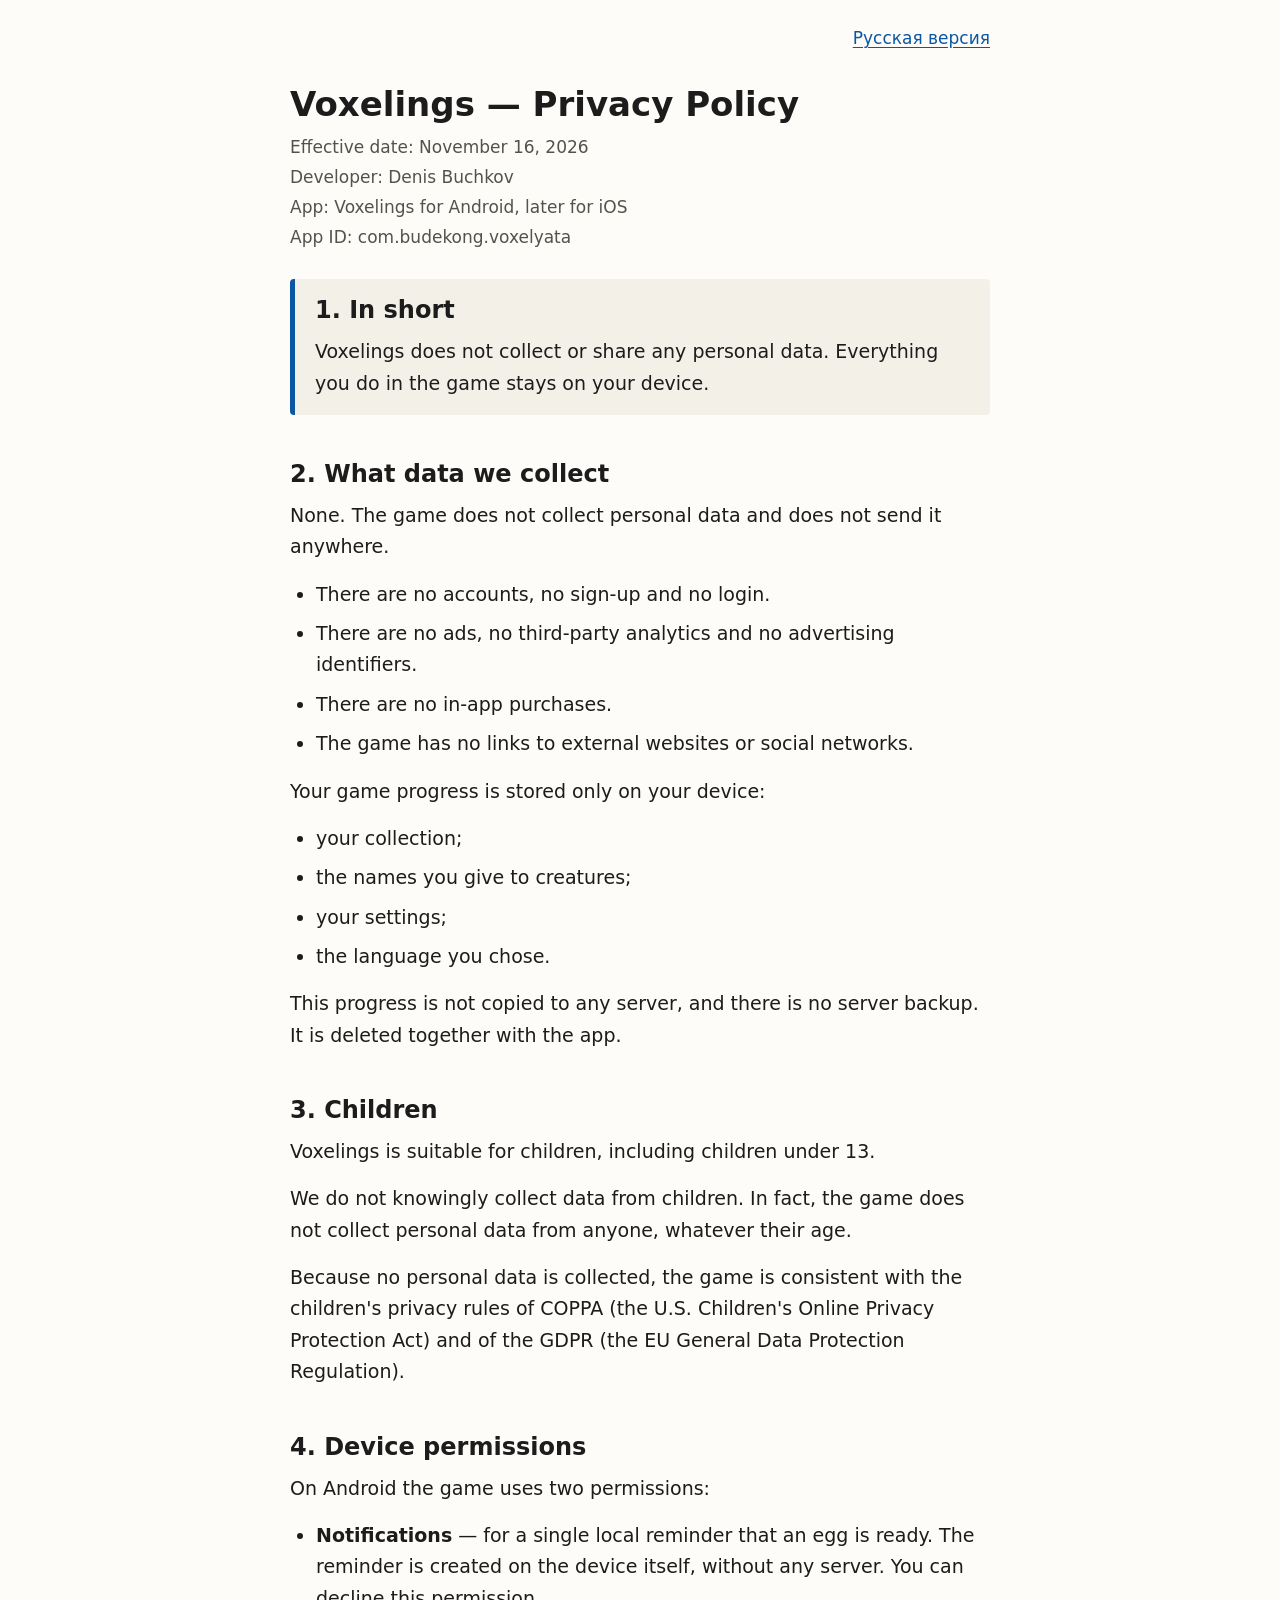
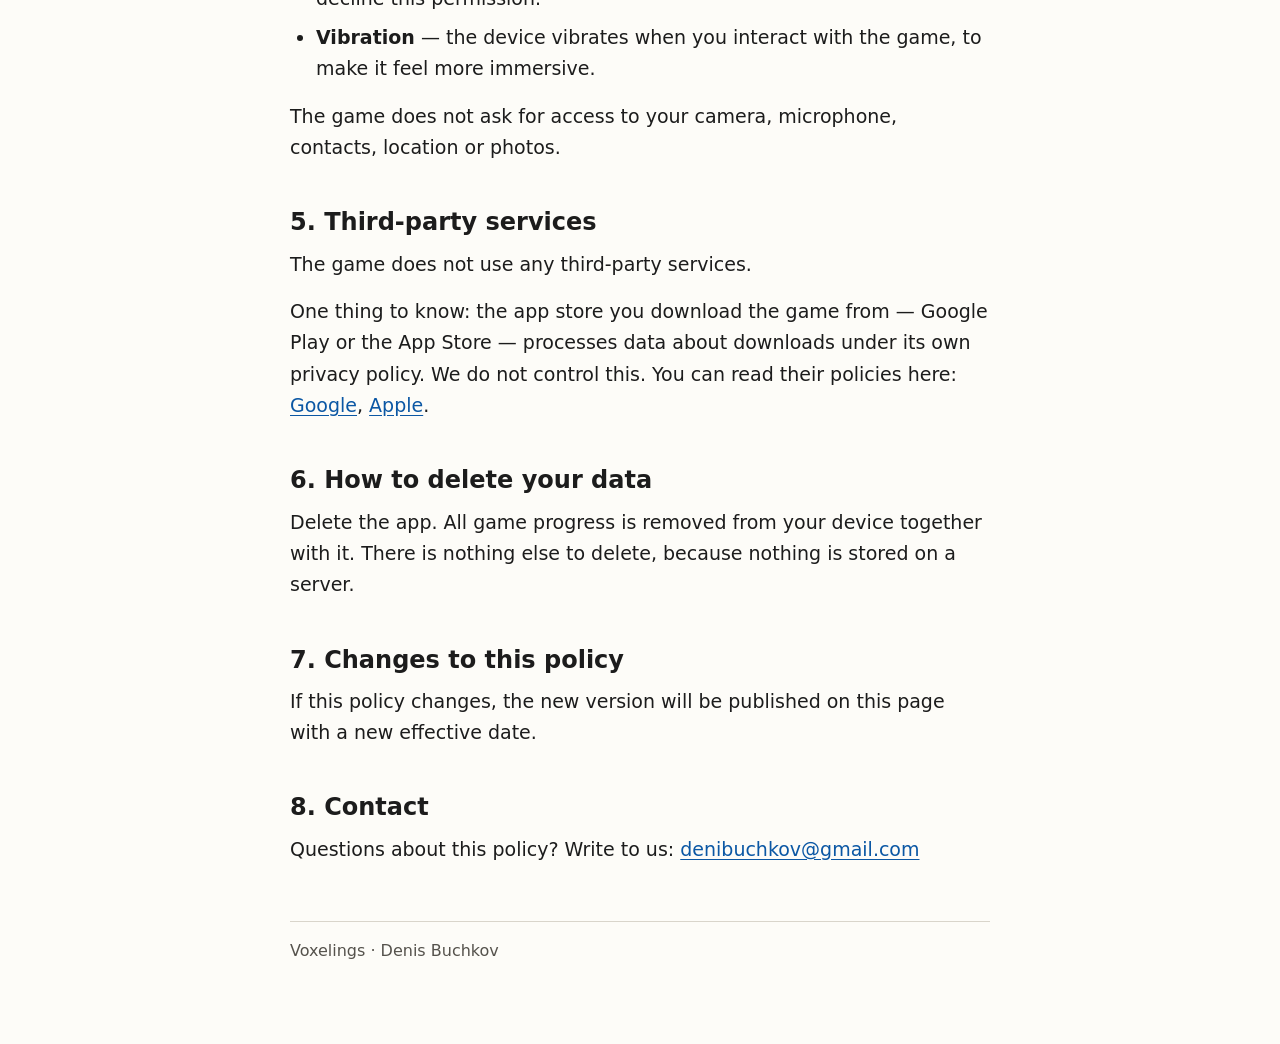
==== index.html @ cc790b65 "Add privacy policy pages" ====
<!DOCTYPE html>
<html lang="en">
<head>
  <meta charset="utf-8">
  <meta name="viewport" content="width=device-width, initial-scale=1">
  <title>Voxelings — Privacy Policy</title>
  <meta name="description" content="Privacy policy of the mobile game Voxelings. The game does not collect or share personal data.">
  <link rel="alternate" hreflang="en" href="./">
  <link rel="alternate" hreflang="ru" href="ru/">
  <link rel="stylesheet" href="style.css">
</head>
<body>
<div class="page">

  <p class="lang"><a href="ru/" lang="ru" hreflang="ru">Русская версия</a></p>

  <header>
    <h1>Voxelings — Privacy Policy</h1>
    <ul class="meta">
      <li>Effective date: November 16, 2026</li>
      <li>Developer: Denis Buchkov</li>
      <li>App: Voxelings for Android, later for iOS</li>
      <li>App ID: com.budekong.voxelyata</li>
    </ul>
  </header>

  <main>
    <section class="short">
      <h2 style="margin-top:0">1. In short</h2>
      <p>Voxelings does not collect or share any personal data. Everything you do in the game stays on your device.</p>
    </section>

    <section>
      <h2>2. What data we collect</h2>
      <p>None. The game does not collect personal data and does not send it anywhere.</p>
      <ul>
        <li>There are no accounts, no sign-up and no login.</li>
        <li>There are no ads, no third-party analytics and no advertising identifiers.</li>
        <li>There are no in-app purchases.</li>
        <li>The game has no links to external websites or social networks.</li>
      </ul>
      <p>Your game progress is stored only on your device:</p>
      <ul>
        <li>your collection;</li>
        <li>the names you give to creatures;</li>
        <li>your settings;</li>
        <li>the language you chose.</li>
      </ul>
      <p>This progress is not copied to any server, and there is no server backup. It is deleted together with the app.</p>
    </section>

    <section>
      <h2>3. Children</h2>
      <p>Voxelings is suitable for children, including children under 13.</p>
      <p>We do not knowingly collect data from children. In fact, the game does not collect personal data from anyone, whatever their age.</p>
      <p>Because no personal data is collected, the game is consistent with the children's privacy rules of COPPA (the U.S. Children's Online Privacy Protection Act) and of the GDPR (the EU General Data Protection Regulation).</p>
    </section>

    <section>
      <h2>4. Device permissions</h2>
      <p>On Android the game uses two permissions:</p>
      <ul>
        <li><strong>Notifications</strong> — for a single local reminder that an egg is ready. The reminder is created on the device itself, without any server. You can decline this permission.</li>
        <li><strong>Vibration</strong> — the device vibrates when you interact with the game, to make it feel more immersive.</li>
      </ul>
      <p>The game does not ask for access to your camera, microphone, contacts, location or photos.</p>    </section>

    <section>
      <h2>5. Third-party services</h2>
      <p>The game does not use any third-party services.</p>
      <p>One thing to know: the app store you download the game from — Google Play or the App Store — processes data about downloads under its own privacy policy. We do not control this. You can read their policies here: <a href="https://policies.google.com/privacy" rel="noopener noreferrer">Google</a>, <a href="https://www.apple.com/legal/privacy/" rel="noopener noreferrer">Apple</a>.</p>
    </section>

    <section>
      <h2>6. How to delete your data</h2>
      <p>Delete the app. All game progress is removed from your device together with it. There is nothing else to delete, because nothing is stored on a server.</p>
    </section>

    <section>
      <h2>7. Changes to this policy</h2>
      <p>If this policy changes, the new version will be published on this page with a new effective date.</p>
    </section>

    <section>
      <h2>8. Contact</h2>
      <p>Questions about this policy? Write to us: <a href="mailto:denibuchkov@gmail.com">denibuchkov@gmail.com</a></p>
    </section>
  </main>

  <footer>
    <p>Voxelings · Denis Buchkov</p>
  </footer>

</div>
</body>
</html>
---- style.css ----
:root {
  --bg: #fdfcf8;
  --text: #1c1c1c;
  --muted: #55524c;
  --link: #0b57a4;
  --line: #d9d5cb;
  --card: #f3f0e7;
}

@media (prefers-color-scheme: dark) {
  :root {
    --bg: #17181a;
    --text: #ebe9e4;
    --muted: #b4b0a8;
    --link: #8fbcff;
    --line: #3a3c40;
    --card: #222427;
  }
}

* {
  box-sizing: border-box;
}

html {
  -webkit-text-size-adjust: 100%;
  text-size-adjust: 100%;
}

body {
  margin: 0;
  padding: 24px 20px 64px;
  background: var(--bg);
  color: var(--text);
  font-family: system-ui, -apple-system, "Segoe UI", Roboto, "Helvetica Neue", Arial, sans-serif;
  font-size: 19px;
  line-height: 1.65;
}

.page {
  max-width: 700px;
  margin: 0 auto;
}

.lang {
  margin: 0 0 32px;
  text-align: right;
  font-size: 17px;
}

a {
  color: var(--link);
  text-decoration: underline;
  text-underline-offset: 3px;
}

a:focus-visible {
  outline: 3px solid var(--link);
  outline-offset: 3px;
  border-radius: 2px;
}

h1 {
  margin: 0 0 8px;
  font-size: 34px;
  line-height: 1.2;
  overflow-wrap: break-word;
}

h2 {
  margin: 44px 0 10px;
  font-size: 24px;
  line-height: 1.3;
}

p,
ul {
  margin: 0 0 16px;
}

ul {
  padding-left: 26px;
}

li {
  margin-bottom: 8px;
}

.meta {
  margin: 0 0 28px;
  padding: 0;
  list-style: none;
  color: var(--muted);
  font-size: 17px;
}

.meta li {
  margin-bottom: 2px;
  overflow-wrap: anywhere;
}

.short {
  padding: 16px 20px;
  background: var(--card);
  border-left: 5px solid var(--link);
  border-radius: 4px;
}

.short p:last-child {
  margin-bottom: 0;
}

footer {
  margin-top: 56px;
  padding-top: 16px;
  border-top: 1px solid var(--line);
  color: var(--muted);
  font-size: 16px;
}

/* Незаполненные места. После заполнения таких элементов на страницах остаться не должно. */
mark.todo {
  padding: 1px 5px;
  background: #ffdd55;
  color: #000;
  font-weight: 700;
  border-radius: 3px;
}

@media (max-width: 480px) {
  body {
    padding: 16px 16px 48px;
    font-size: 18px;
  }

  h1 {
    font-size: 28px;
  }

  h2 {
    font-size: 22px;
  }
}
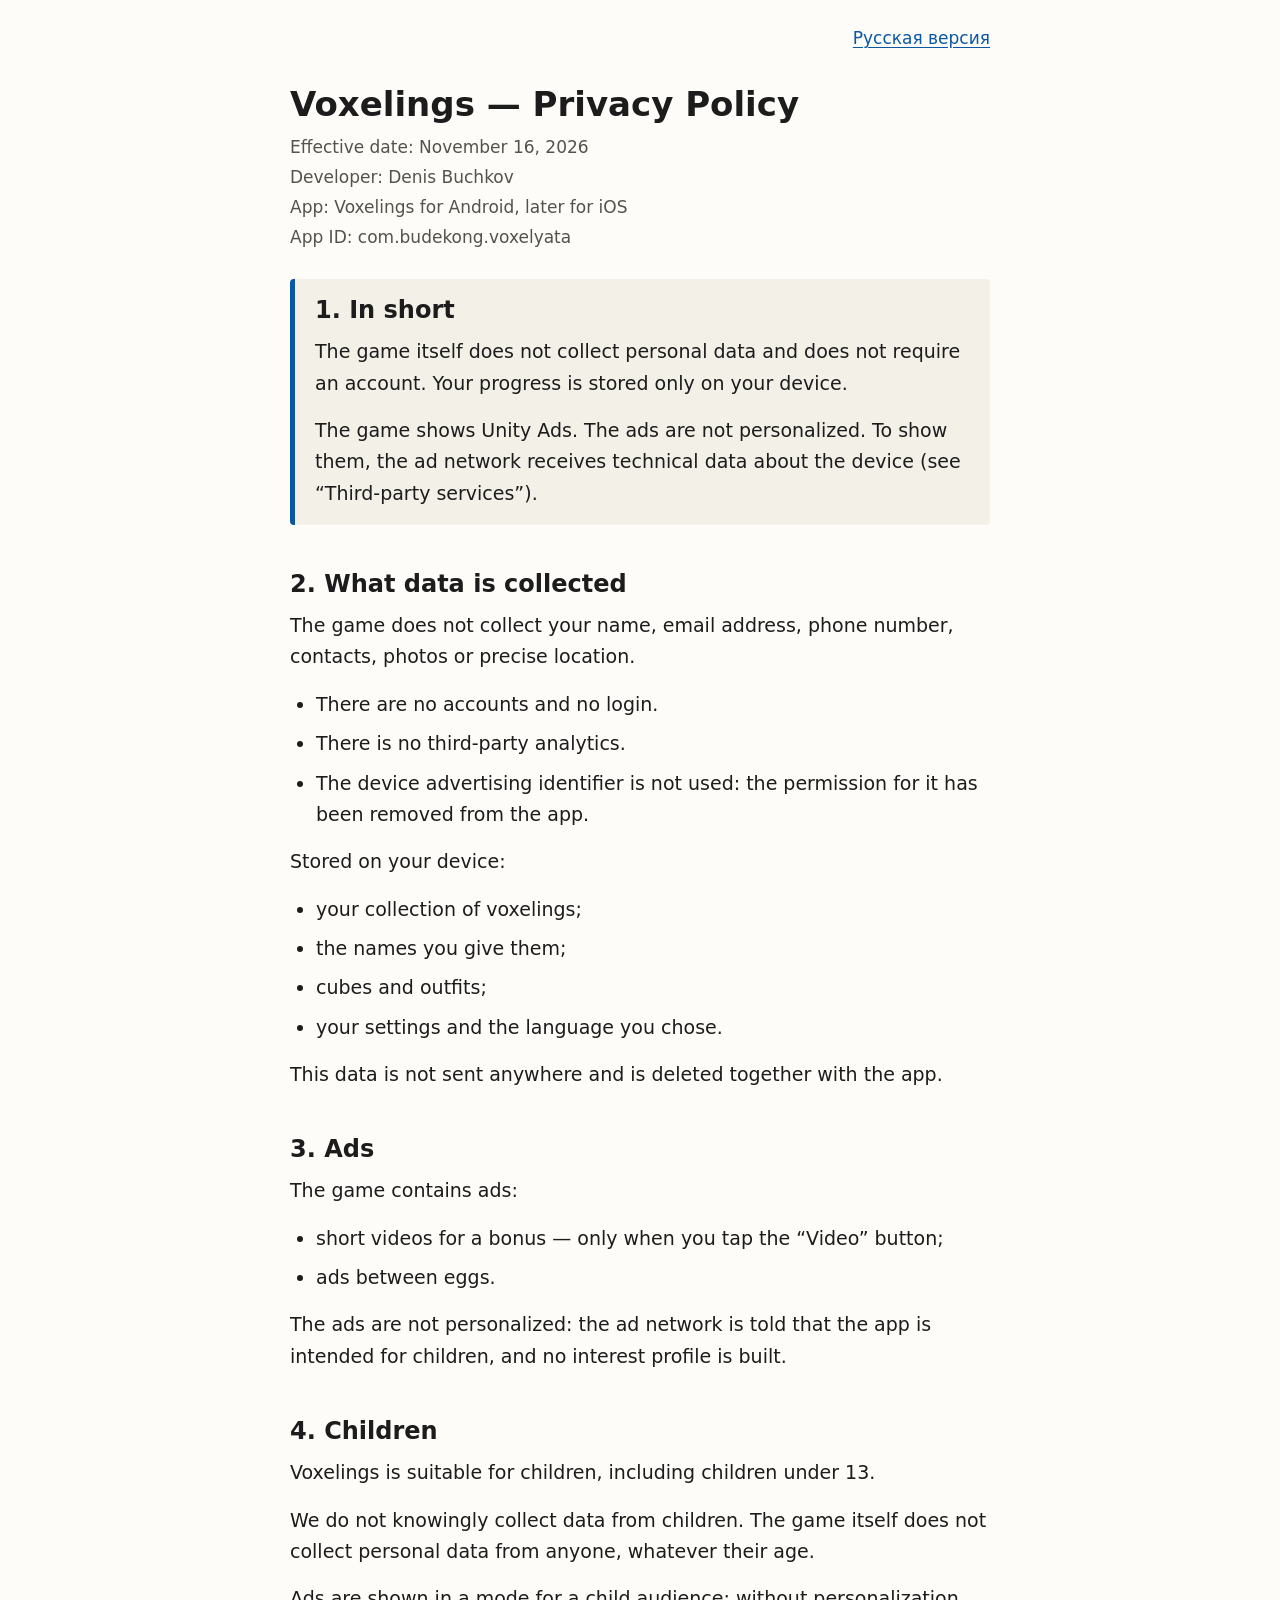
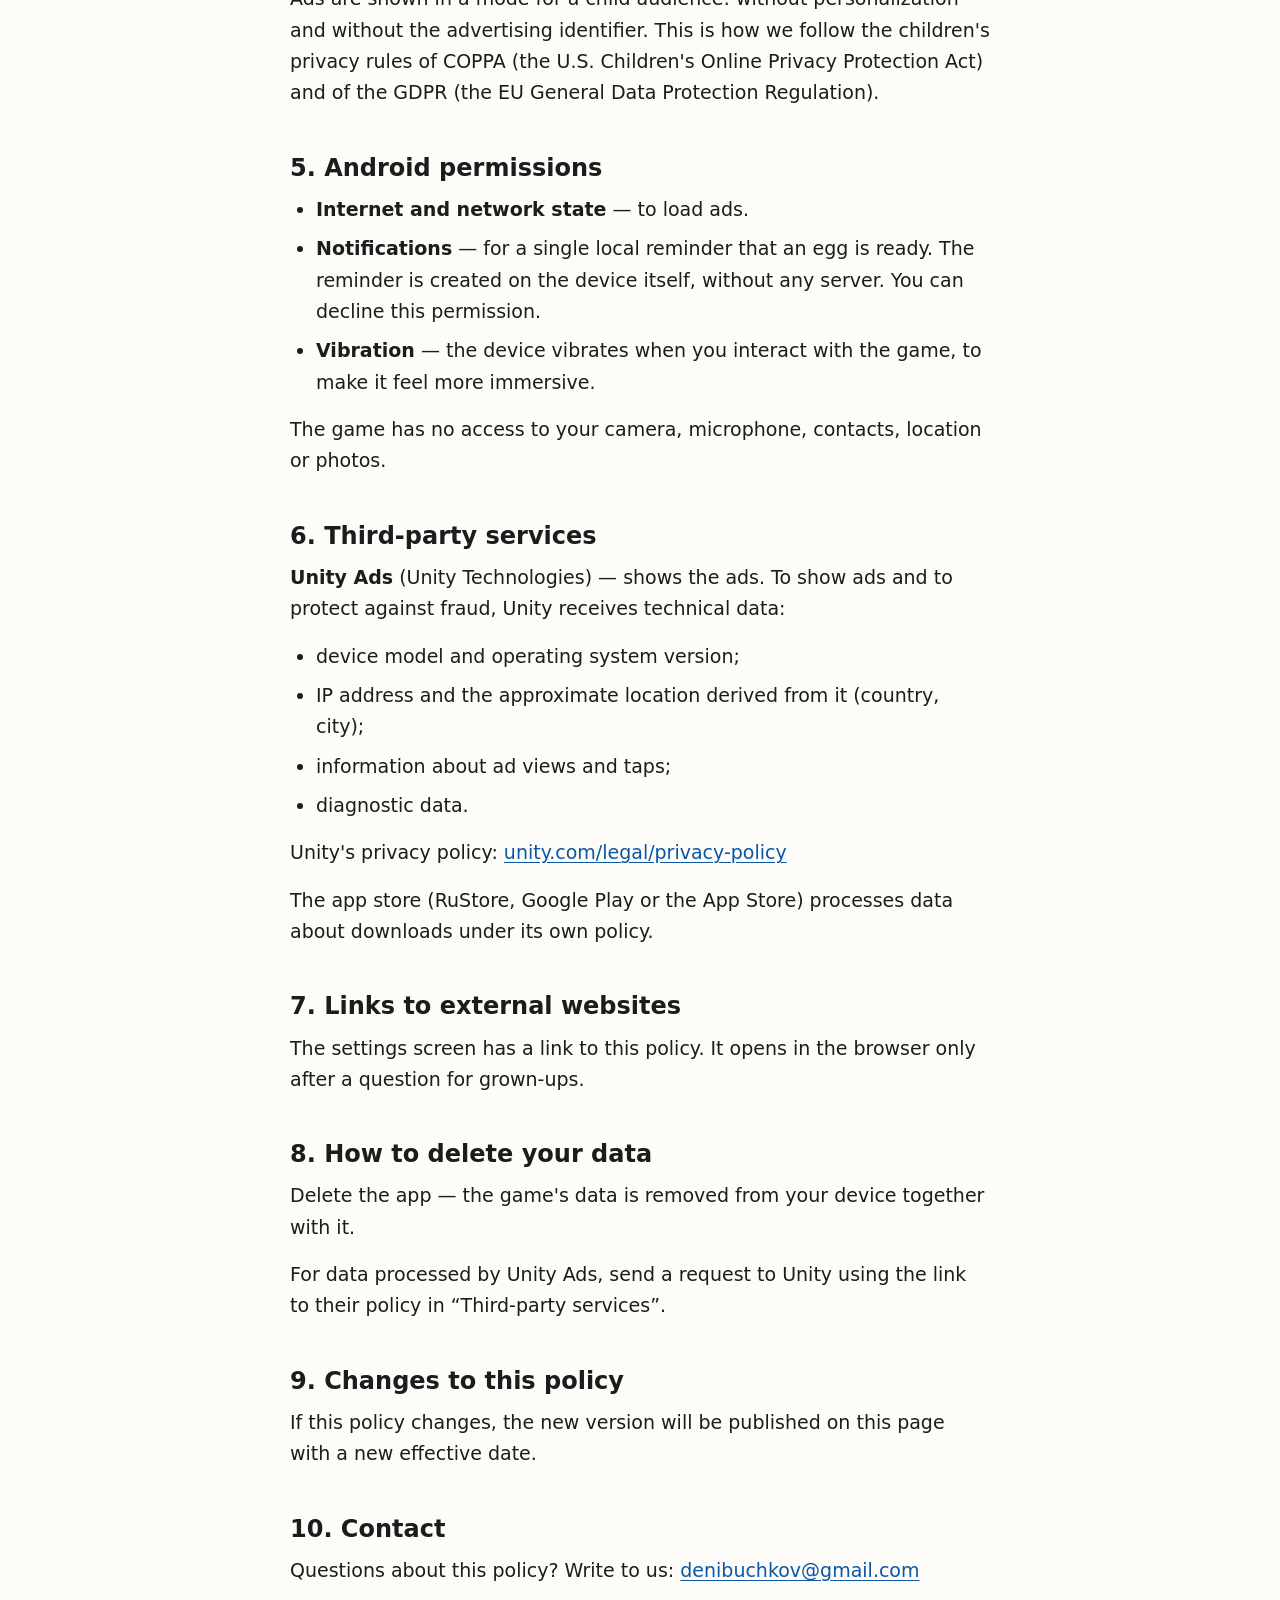
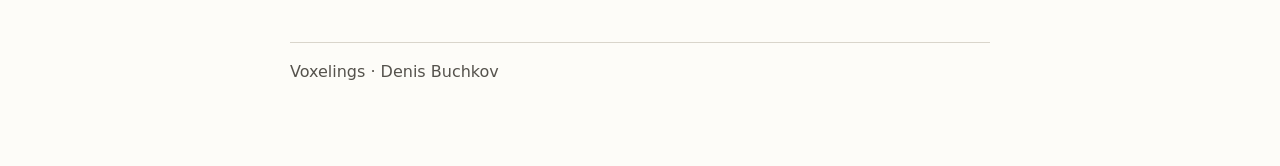
==== commit 30adbe7c: "Update policy for RuStore: Unity Ads" ====
--- a/index.html
+++ b/index.html
@@ -4,7 +4,7 @@
   <meta charset="utf-8">
   <meta name="viewport" content="width=device-width, initial-scale=1">
   <title>Voxelings — Privacy Policy</title>
-  <meta name="description" content="Privacy policy of the mobile game Voxelings. The game does not collect or share personal data.">
+  <meta name="description" content="Privacy policy of the mobile game Voxelings. The game itself does not collect personal data; it shows non-personalized Unity Ads.">
   <link rel="alternate" hreflang="en" href="./">
   <link rel="alternate" hreflang="ru" href="ru/">
   <link rel="stylesheet" href="style.css">
@@ -27,62 +27,86 @@
   <main>
     <section class="short">
       <h2 style="margin-top:0">1. In short</h2>
-      <p>Voxelings does not collect or share any personal data. Everything you do in the game stays on your device.</p>
+      <p>The game itself does not collect personal data and does not require an account. Your progress is stored only on your device.</p>
+      <p>The game shows Unity Ads. The ads are not personalized. To show them, the ad network receives technical data about the device (see “Third-party services”).</p>
     </section>
 
     <section>
-      <h2>2. What data we collect</h2>
-      <p>None. The game does not collect personal data and does not send it anywhere.</p>
+      <h2>2. What data is collected</h2>
+      <p>The game does not collect your name, email address, phone number, contacts, photos or precise location.</p>
       <ul>
-        <li>There are no accounts, no sign-up and no login.</li>
-        <li>There are no ads, no third-party analytics and no advertising identifiers.</li>
-        <li>There are no in-app purchases.</li>
-        <li>The game has no links to external websites or social networks.</li>
+        <li>There are no accounts and no login.</li>
+        <li>There is no third-party analytics.</li>
+        <li>The device advertising identifier is not used: the permission for it has been removed from the app.</li>
       </ul>
-      <p>Your game progress is stored only on your device:</p>
+      <p>Stored on your device:</p>
       <ul>
-        <li>your collection;</li>
-        <li>the names you give to creatures;</li>
-        <li>your settings;</li>
-        <li>the language you chose.</li>
+        <li>your collection of voxelings;</li>
+        <li>the names you give them;</li>
+        <li>cubes and outfits;</li>
+        <li>your settings and the language you chose.</li>
       </ul>
-      <p>This progress is not copied to any server, and there is no server backup. It is deleted together with the app.</p>
+      <p>This data is not sent anywhere and is deleted together with the app.</p>
     </section>
 
     <section>
-      <h2>3. Children</h2>
-      <p>Voxelings is suitable for children, including children under 13.</p>
-      <p>We do not knowingly collect data from children. In fact, the game does not collect personal data from anyone, whatever their age.</p>
-      <p>Because no personal data is collected, the game is consistent with the children's privacy rules of COPPA (the U.S. Children's Online Privacy Protection Act) and of the GDPR (the EU General Data Protection Regulation).</p>
+      <h2>3. Ads</h2>
+      <p>The game contains ads:</p>
+      <ul>
+        <li>short videos for a bonus — only when you tap the “Video” button;</li>
+        <li>ads between eggs.</li>
+      </ul>
+      <p>The ads are not personalized: the ad network is told that the app is intended for children, and no interest profile is built.</p>
     </section>
 
     <section>
-      <h2>4. Device permissions</h2>
-      <p>On Android the game uses two permissions:</p>
+      <h2>4. Children</h2>
+      <p>Voxelings is suitable for children, including children under 13.</p>
+      <p>We do not knowingly collect data from children. The game itself does not collect personal data from anyone, whatever their age.</p>
+      <p>Ads are shown in a mode for a child audience: without personalization and without the advertising identifier. This is how we follow the children's privacy rules of COPPA (the U.S. Children's Online Privacy Protection Act) and of the GDPR (the EU General Data Protection Regulation).</p>
+    </section>
+
+    <section>
+      <h2>5. Android permissions</h2>
       <ul>
+        <li><strong>Internet and network state</strong> — to load ads.</li>
         <li><strong>Notifications</strong> — for a single local reminder that an egg is ready. The reminder is created on the device itself, without any server. You can decline this permission.</li>
         <li><strong>Vibration</strong> — the device vibrates when you interact with the game, to make it feel more immersive.</li>
       </ul>
-      <p>The game does not ask for access to your camera, microphone, contacts, location or photos.</p>    </section>
-
-    <section>
-      <h2>5. Third-party services</h2>
-      <p>The game does not use any third-party services.</p>
-      <p>One thing to know: the app store you download the game from — Google Play or the App Store — processes data about downloads under its own privacy policy. We do not control this. You can read their policies here: <a href="https://policies.google.com/privacy" rel="noopener noreferrer">Google</a>, <a href="https://www.apple.com/legal/privacy/" rel="noopener noreferrer">Apple</a>.</p>
+      <p>The game has no access to your camera, microphone, contacts, location or photos.</p>
     </section>
 
     <section>
-      <h2>6. How to delete your data</h2>
-      <p>Delete the app. All game progress is removed from your device together with it. There is nothing else to delete, because nothing is stored on a server.</p>
+      <h2>6. Third-party services</h2>
+      <p><strong>Unity Ads</strong> (Unity Technologies) — shows the ads. To show ads and to protect against fraud, Unity receives technical data:</p>
+      <ul>
+        <li>device model and operating system version;</li>
+        <li>IP address and the approximate location derived from it (country, city);</li>
+        <li>information about ad views and taps;</li>
+        <li>diagnostic data.</li>
+      </ul>
+      <p>Unity's privacy policy: <a href="https://unity.com/legal/privacy-policy" rel="noopener noreferrer">unity.com/legal/privacy-policy</a></p>
+      <p>The app store (RuStore, Google Play or the App Store) processes data about downloads under its own policy.</p>
     </section>
 
     <section>
-      <h2>7. Changes to this policy</h2>
+      <h2>7. Links to external websites</h2>
+      <p>The settings screen has a link to this policy. It opens in the browser only after a question for grown-ups.</p>
+    </section>
+
+    <section>
+      <h2>8. How to delete your data</h2>
+      <p>Delete the app — the game's data is removed from your device together with it.</p>
+      <p>For data processed by Unity Ads, send a request to Unity using the link to their policy in “Third-party services”.</p>
+    </section>
+
+    <section>
+      <h2>9. Changes to this policy</h2>
       <p>If this policy changes, the new version will be published on this page with a new effective date.</p>
     </section>
 
     <section>
-      <h2>8. Contact</h2>
+      <h2>10. Contact</h2>
       <p>Questions about this policy? Write to us: <a href="mailto:denibuchkov@gmail.com">denibuchkov@gmail.com</a></p>
     </section>
   </main>
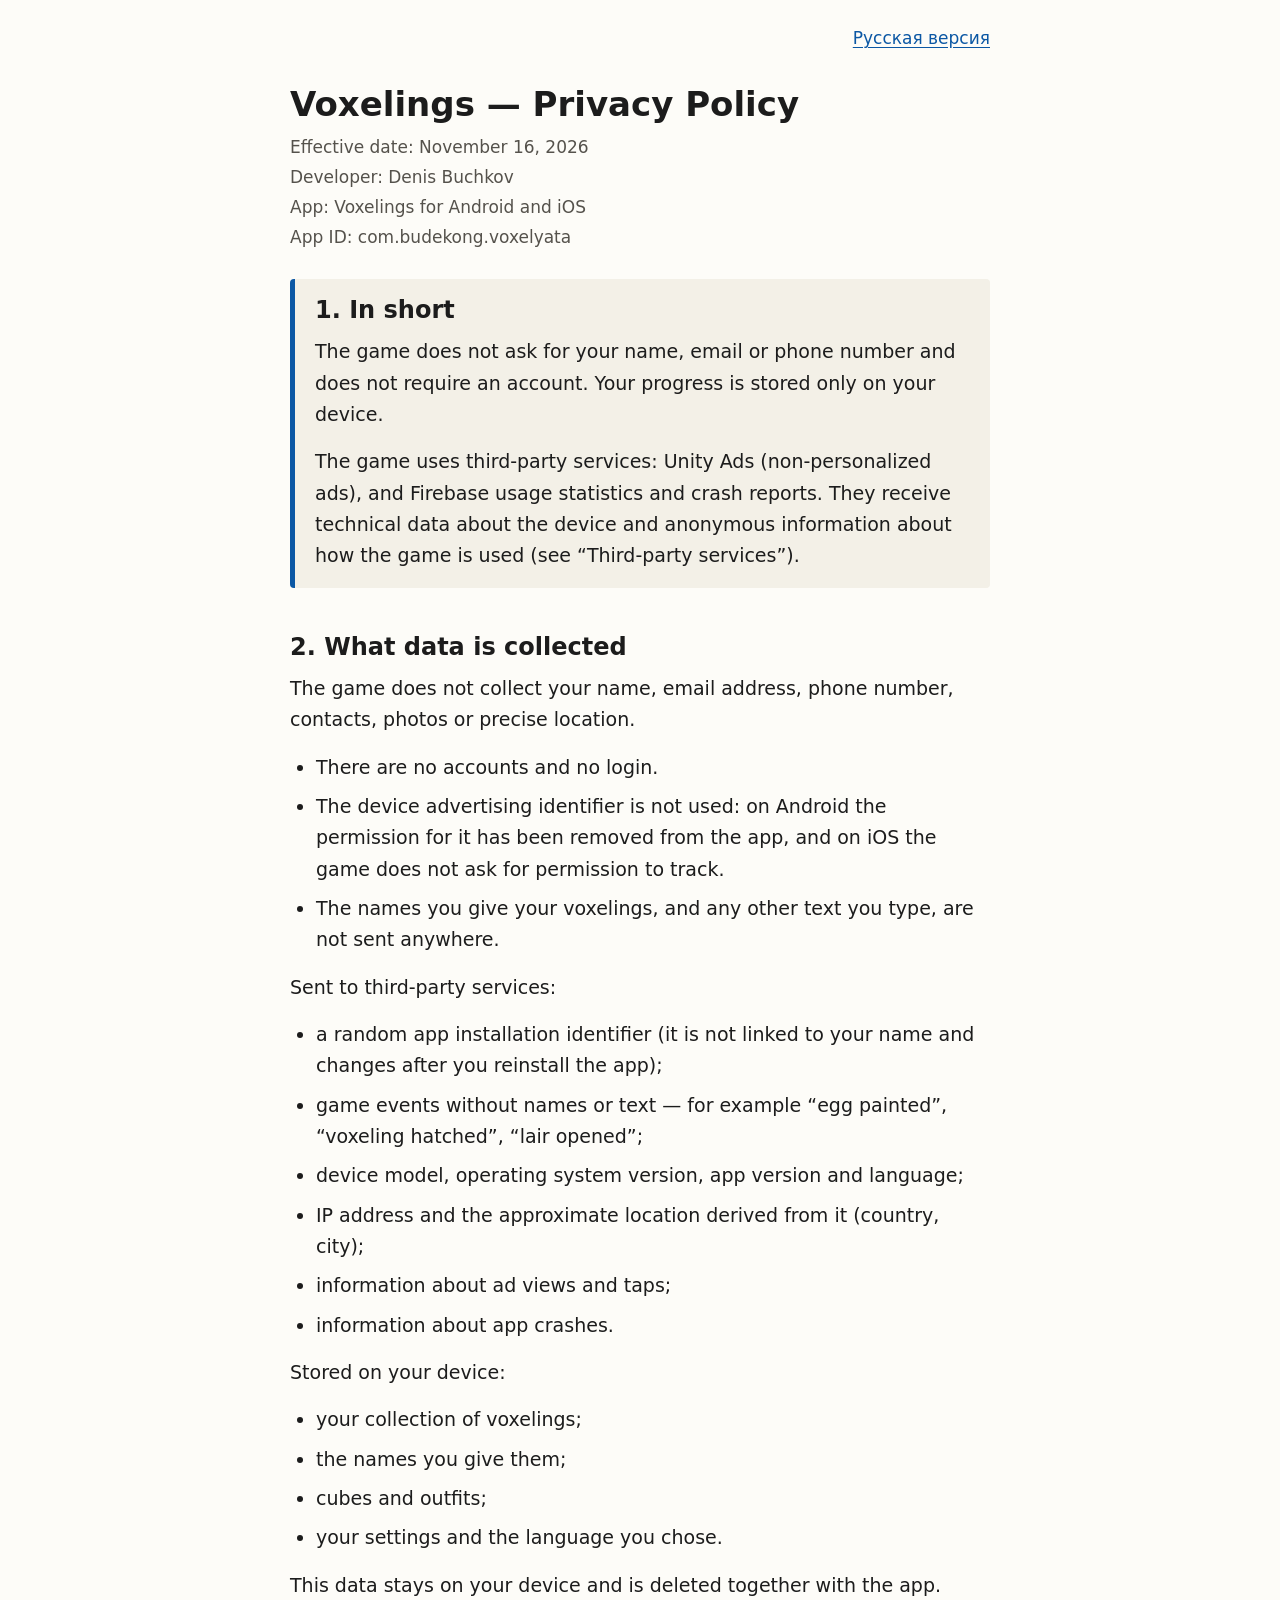
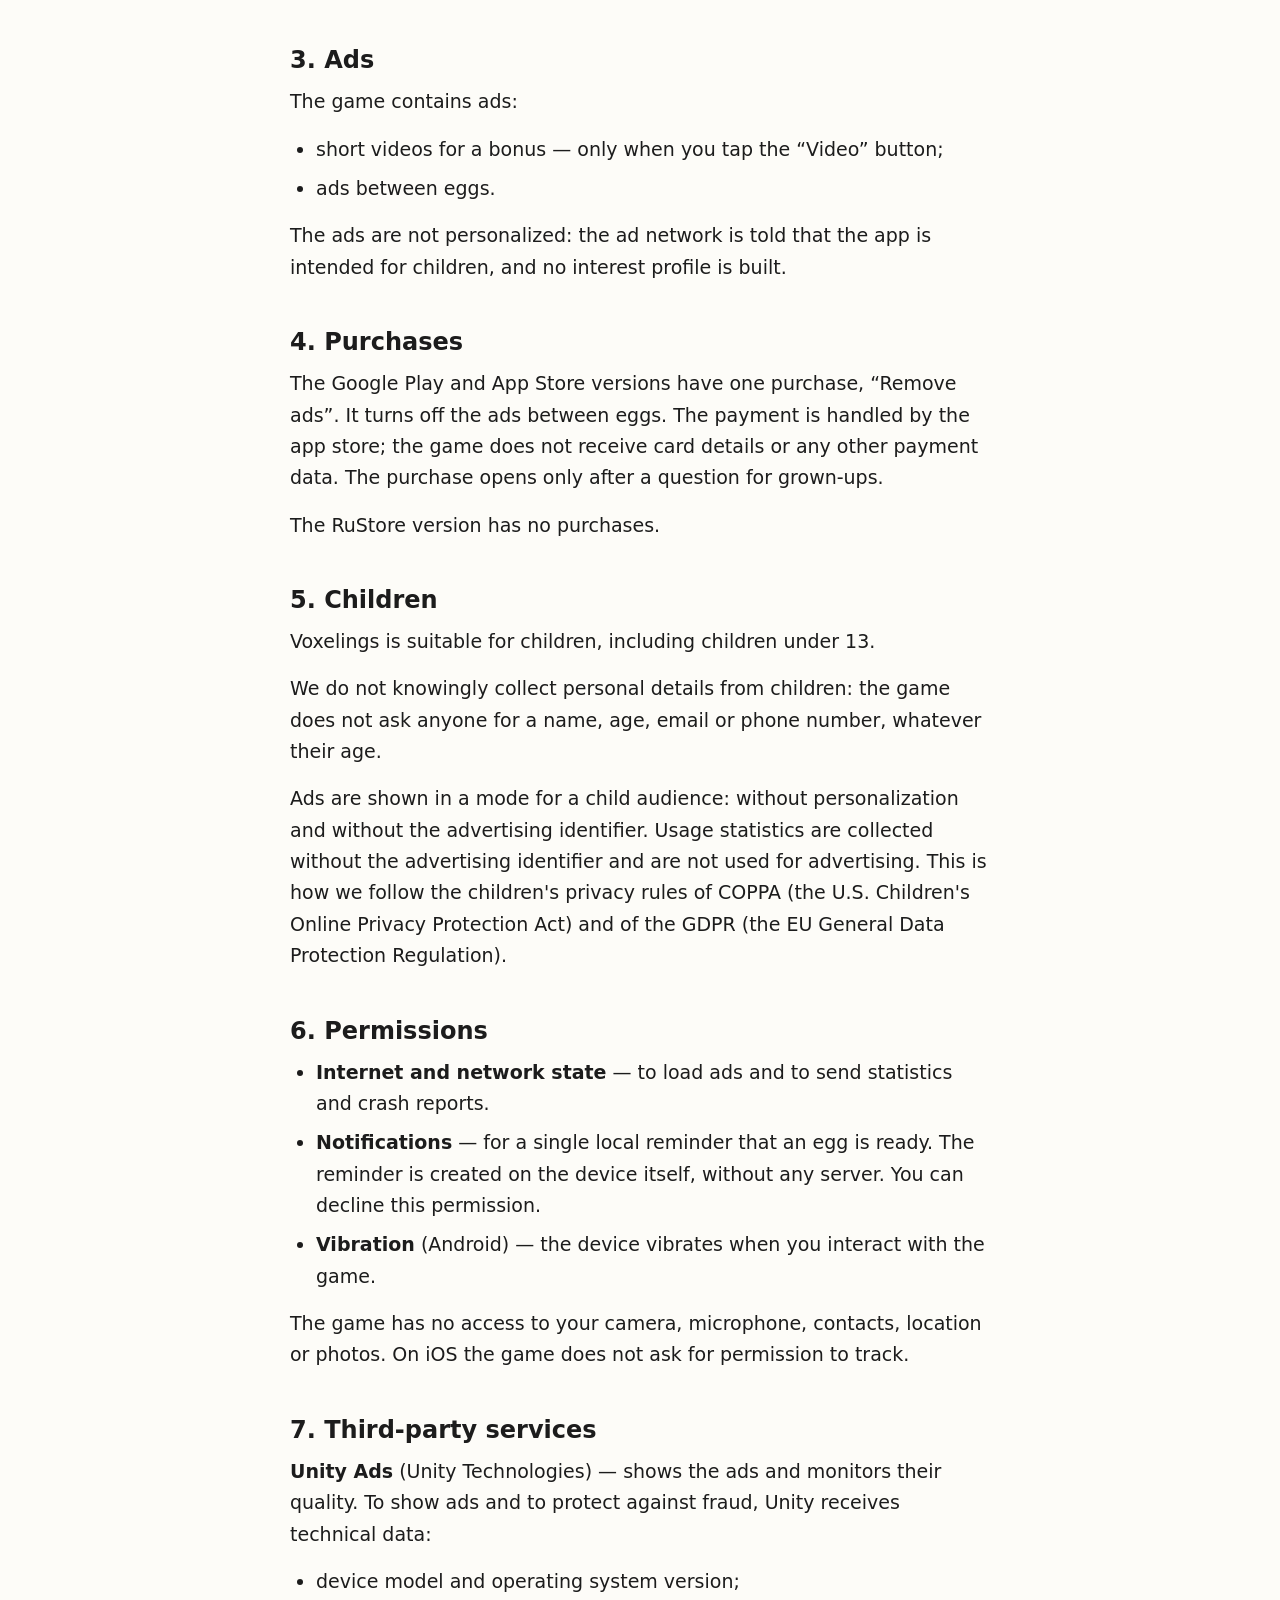
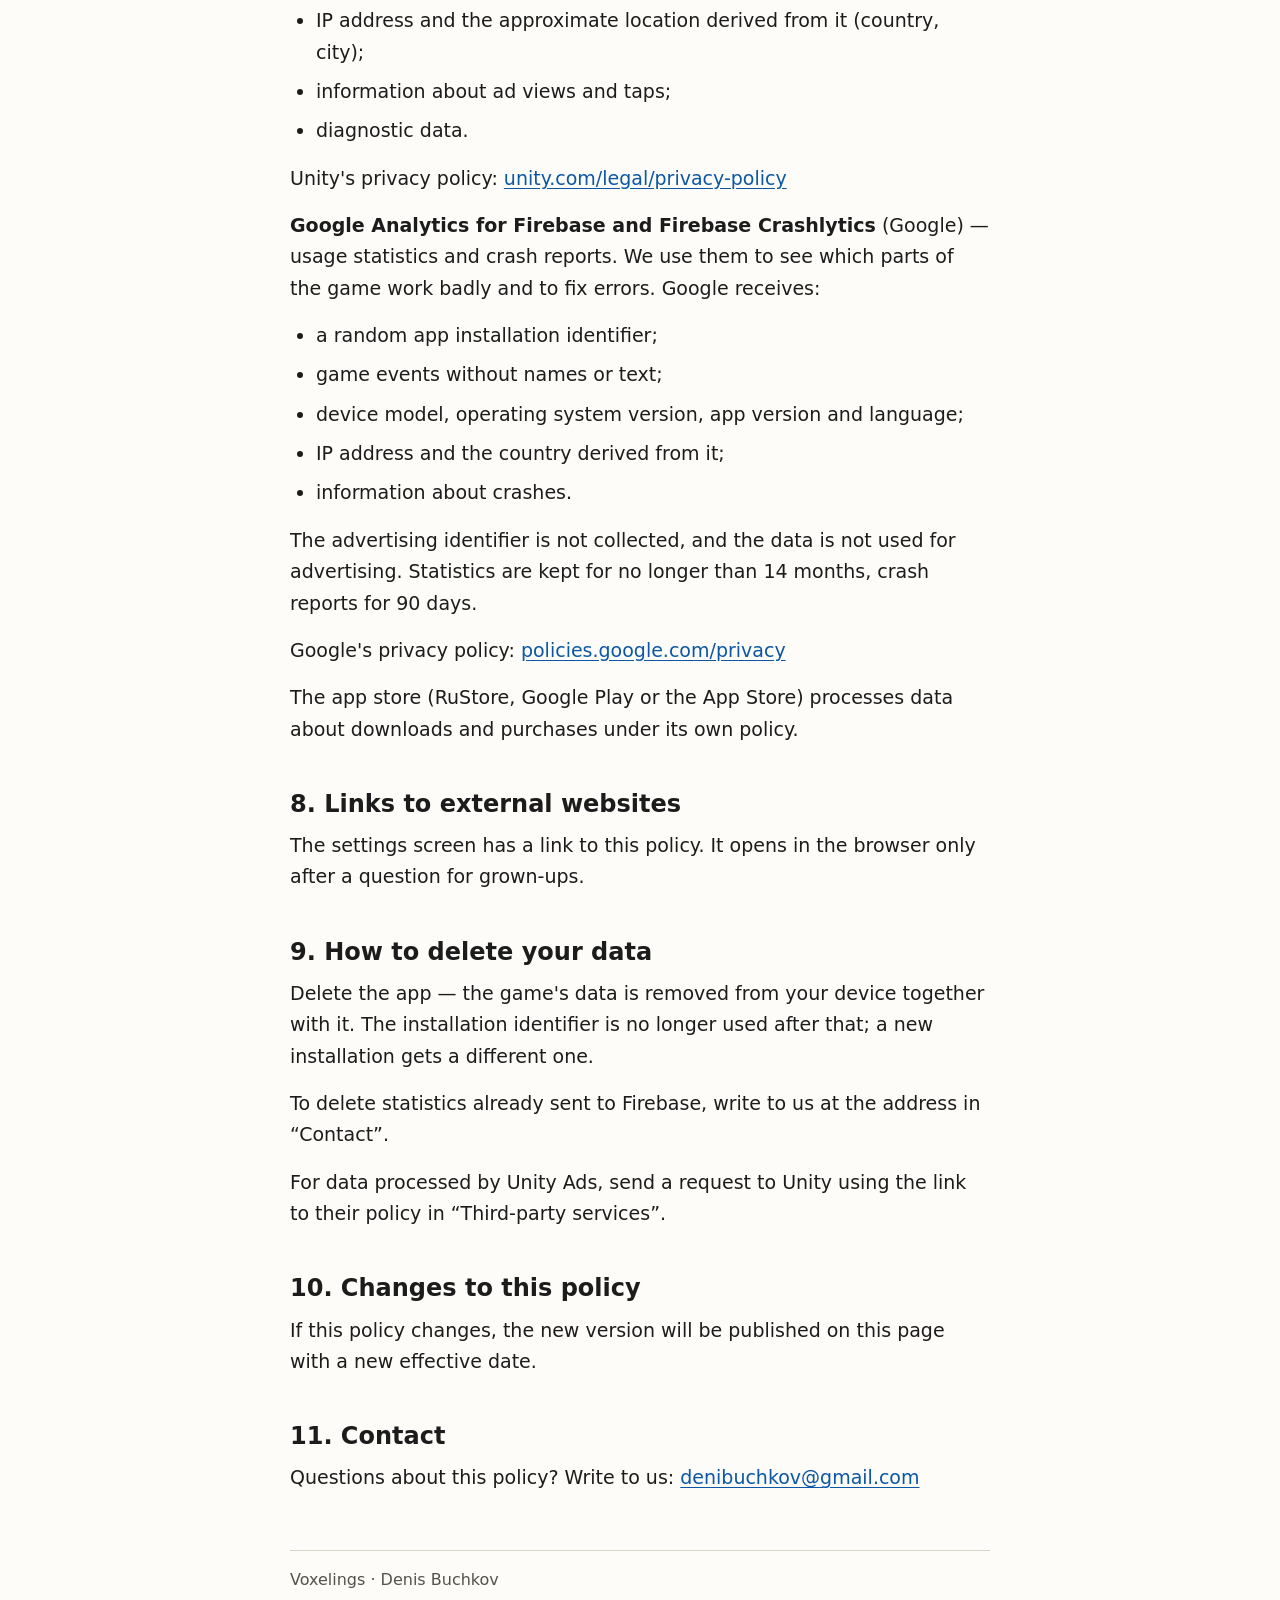
==== commit e9eba837: "Update policy: Firebase, purchases, iOS" ====
--- a/index.html
+++ b/index.html
@@ -4,7 +4,7 @@
   <meta charset="utf-8">
   <meta name="viewport" content="width=device-width, initial-scale=1">
   <title>Voxelings — Privacy Policy</title>
-  <meta name="description" content="Privacy policy of the mobile game Voxelings. The game itself does not collect personal data; it shows non-personalized Unity Ads.">
+  <meta name="description" content="Privacy policy of the mobile game Voxelings. The game asks for no personal details; it shows non-personalized Unity Ads and uses Firebase usage statistics and crash reports.">
   <link rel="alternate" hreflang="en" href="./">
   <link rel="alternate" hreflang="ru" href="ru/">
   <link rel="stylesheet" href="style.css">
@@ -19,7 +19,7 @@
     <ul class="meta">
       <li>Effective date: November 16, 2026</li>
       <li>Developer: Denis Buchkov</li>
-      <li>App: Voxelings for Android, later for iOS</li>
+      <li>App: Voxelings for Android and iOS</li>
       <li>App ID: com.budekong.voxelyata</li>
     </ul>
   </header>
@@ -27,8 +27,8 @@
   <main>
     <section class="short">
       <h2 style="margin-top:0">1. In short</h2>
-      <p>The game itself does not collect personal data and does not require an account. Your progress is stored only on your device.</p>
-      <p>The game shows Unity Ads. The ads are not personalized. To show them, the ad network receives technical data about the device (see “Third-party services”).</p>
+      <p>The game does not ask for your name, email or phone number and does not require an account. Your progress is stored only on your device.</p>
+      <p>The game uses third-party services: Unity Ads (non-personalized ads), and Firebase usage statistics and crash reports. They receive technical data about the device and anonymous information about how the game is used (see “Third-party services”).</p>
     </section>
 
     <section>
@@ -36,8 +36,17 @@
       <p>The game does not collect your name, email address, phone number, contacts, photos or precise location.</p>
       <ul>
         <li>There are no accounts and no login.</li>
-        <li>There is no third-party analytics.</li>
-        <li>The device advertising identifier is not used: the permission for it has been removed from the app.</li>
+        <li>The device advertising identifier is not used: on Android the permission for it has been removed from the app, and on iOS the game does not ask for permission to track.</li>
+        <li>The names you give your voxelings, and any other text you type, are not sent anywhere.</li>
+      </ul>
+      <p>Sent to third-party services:</p>
+      <ul>
+        <li>a random app installation identifier (it is not linked to your name and changes after you reinstall the app);</li>
+        <li>game events without names or text — for example “egg painted”, “voxeling hatched”, “lair opened”;</li>
+        <li>device model, operating system version, app version and language;</li>
+        <li>IP address and the approximate location derived from it (country, city);</li>
+        <li>information about ad views and taps;</li>
+        <li>information about app crashes.</li>
       </ul>
       <p>Stored on your device:</p>
       <ul>
@@ -46,7 +55,7 @@
         <li>cubes and outfits;</li>
         <li>your settings and the language you chose.</li>
       </ul>
-      <p>This data is not sent anywhere and is deleted together with the app.</p>
+      <p>This data stays on your device and is deleted together with the app.</p>
     </section>
 
     <section>
@@ -60,25 +69,31 @@
     </section>
 
     <section>
-      <h2>4. Children</h2>
-      <p>Voxelings is suitable for children, including children under 13.</p>
-      <p>We do not knowingly collect data from children. The game itself does not collect personal data from anyone, whatever their age.</p>
-      <p>Ads are shown in a mode for a child audience: without personalization and without the advertising identifier. This is how we follow the children's privacy rules of COPPA (the U.S. Children's Online Privacy Protection Act) and of the GDPR (the EU General Data Protection Regulation).</p>
+      <h2>4. Purchases</h2>
+      <p>The Google Play and App Store versions have one purchase, “Remove ads”. It turns off the ads between eggs. The payment is handled by the app store; the game does not receive card details or any other payment data. The purchase opens only after a question for grown-ups.</p>
+      <p>The RuStore version has no purchases.</p>
     </section>
 
     <section>
-      <h2>5. Android permissions</h2>
-      <ul>
-        <li><strong>Internet and network state</strong> — to load ads.</li>
-        <li><strong>Notifications</strong> — for a single local reminder that an egg is ready. The reminder is created on the device itself, without any server. You can decline this permission.</li>
-        <li><strong>Vibration</strong> — the device vibrates when you interact with the game, to make it feel more immersive.</li>
-      </ul>
-      <p>The game has no access to your camera, microphone, contacts, location or photos.</p>
+      <h2>5. Children</h2>
+      <p>Voxelings is suitable for children, including children under 13.</p>
+      <p>We do not knowingly collect personal details from children: the game does not ask anyone for a name, age, email or phone number, whatever their age.</p>
+      <p>Ads are shown in a mode for a child audience: without personalization and without the advertising identifier. Usage statistics are collected without the advertising identifier and are not used for advertising. This is how we follow the children's privacy rules of COPPA (the U.S. Children's Online Privacy Protection Act) and of the GDPR (the EU General Data Protection Regulation).</p>
     </section>
 
     <section>
-      <h2>6. Third-party services</h2>
-      <p><strong>Unity Ads</strong> (Unity Technologies) — shows the ads. To show ads and to protect against fraud, Unity receives technical data:</p>
+      <h2>6. Permissions</h2>
+      <ul>
+        <li><strong>Internet and network state</strong> — to load ads and to send statistics and crash reports.</li>
+        <li><strong>Notifications</strong> — for a single local reminder that an egg is ready. The reminder is created on the device itself, without any server. You can decline this permission.</li>
+        <li><strong>Vibration</strong> (Android) — the device vibrates when you interact with the game.</li>
+      </ul>
+      <p>The game has no access to your camera, microphone, contacts, location or photos. On iOS the game does not ask for permission to track.</p>
+    </section>
+
+    <section>
+      <h2>7. Third-party services</h2>
+      <p><strong>Unity Ads</strong> (Unity Technologies) — shows the ads and monitors their quality. To show ads and to protect against fraud, Unity receives technical data:</p>
       <ul>
         <li>device model and operating system version;</li>
         <li>IP address and the approximate location derived from it (country, city);</li>
@@ -86,27 +101,38 @@
         <li>diagnostic data.</li>
       </ul>
       <p>Unity's privacy policy: <a href="https://unity.com/legal/privacy-policy" rel="noopener noreferrer">unity.com/legal/privacy-policy</a></p>
-      <p>The app store (RuStore, Google Play or the App Store) processes data about downloads under its own policy.</p>
+      <p><strong>Google Analytics for Firebase and Firebase Crashlytics</strong> (Google) — usage statistics and crash reports. We use them to see which parts of the game work badly and to fix errors. Google receives:</p>
+      <ul>
+        <li>a random app installation identifier;</li>
+        <li>game events without names or text;</li>
+        <li>device model, operating system version, app version and language;</li>
+        <li>IP address and the country derived from it;</li>
+        <li>information about crashes.</li>
+      </ul>
+      <p>The advertising identifier is not collected, and the data is not used for advertising. Statistics are kept for no longer than 14 months, crash reports for 90 days.</p>
+      <p>Google's privacy policy: <a href="https://policies.google.com/privacy" rel="noopener noreferrer">policies.google.com/privacy</a></p>
+      <p>The app store (RuStore, Google Play or the App Store) processes data about downloads and purchases under its own policy.</p>
     </section>
 
     <section>
-      <h2>7. Links to external websites</h2>
+      <h2>8. Links to external websites</h2>
       <p>The settings screen has a link to this policy. It opens in the browser only after a question for grown-ups.</p>
     </section>
 
     <section>
-      <h2>8. How to delete your data</h2>
-      <p>Delete the app — the game's data is removed from your device together with it.</p>
+      <h2>9. How to delete your data</h2>
+      <p>Delete the app — the game's data is removed from your device together with it. The installation identifier is no longer used after that; a new installation gets a different one.</p>
+      <p>To delete statistics already sent to Firebase, write to us at the address in “Contact”.</p>
       <p>For data processed by Unity Ads, send a request to Unity using the link to their policy in “Third-party services”.</p>
     </section>
 
     <section>
-      <h2>9. Changes to this policy</h2>
+      <h2>10. Changes to this policy</h2>
       <p>If this policy changes, the new version will be published on this page with a new effective date.</p>
     </section>
 
     <section>
-      <h2>10. Contact</h2>
+      <h2>11. Contact</h2>
       <p>Questions about this policy? Write to us: <a href="mailto:denibuchkov@gmail.com">denibuchkov@gmail.com</a></p>
     </section>
   </main>
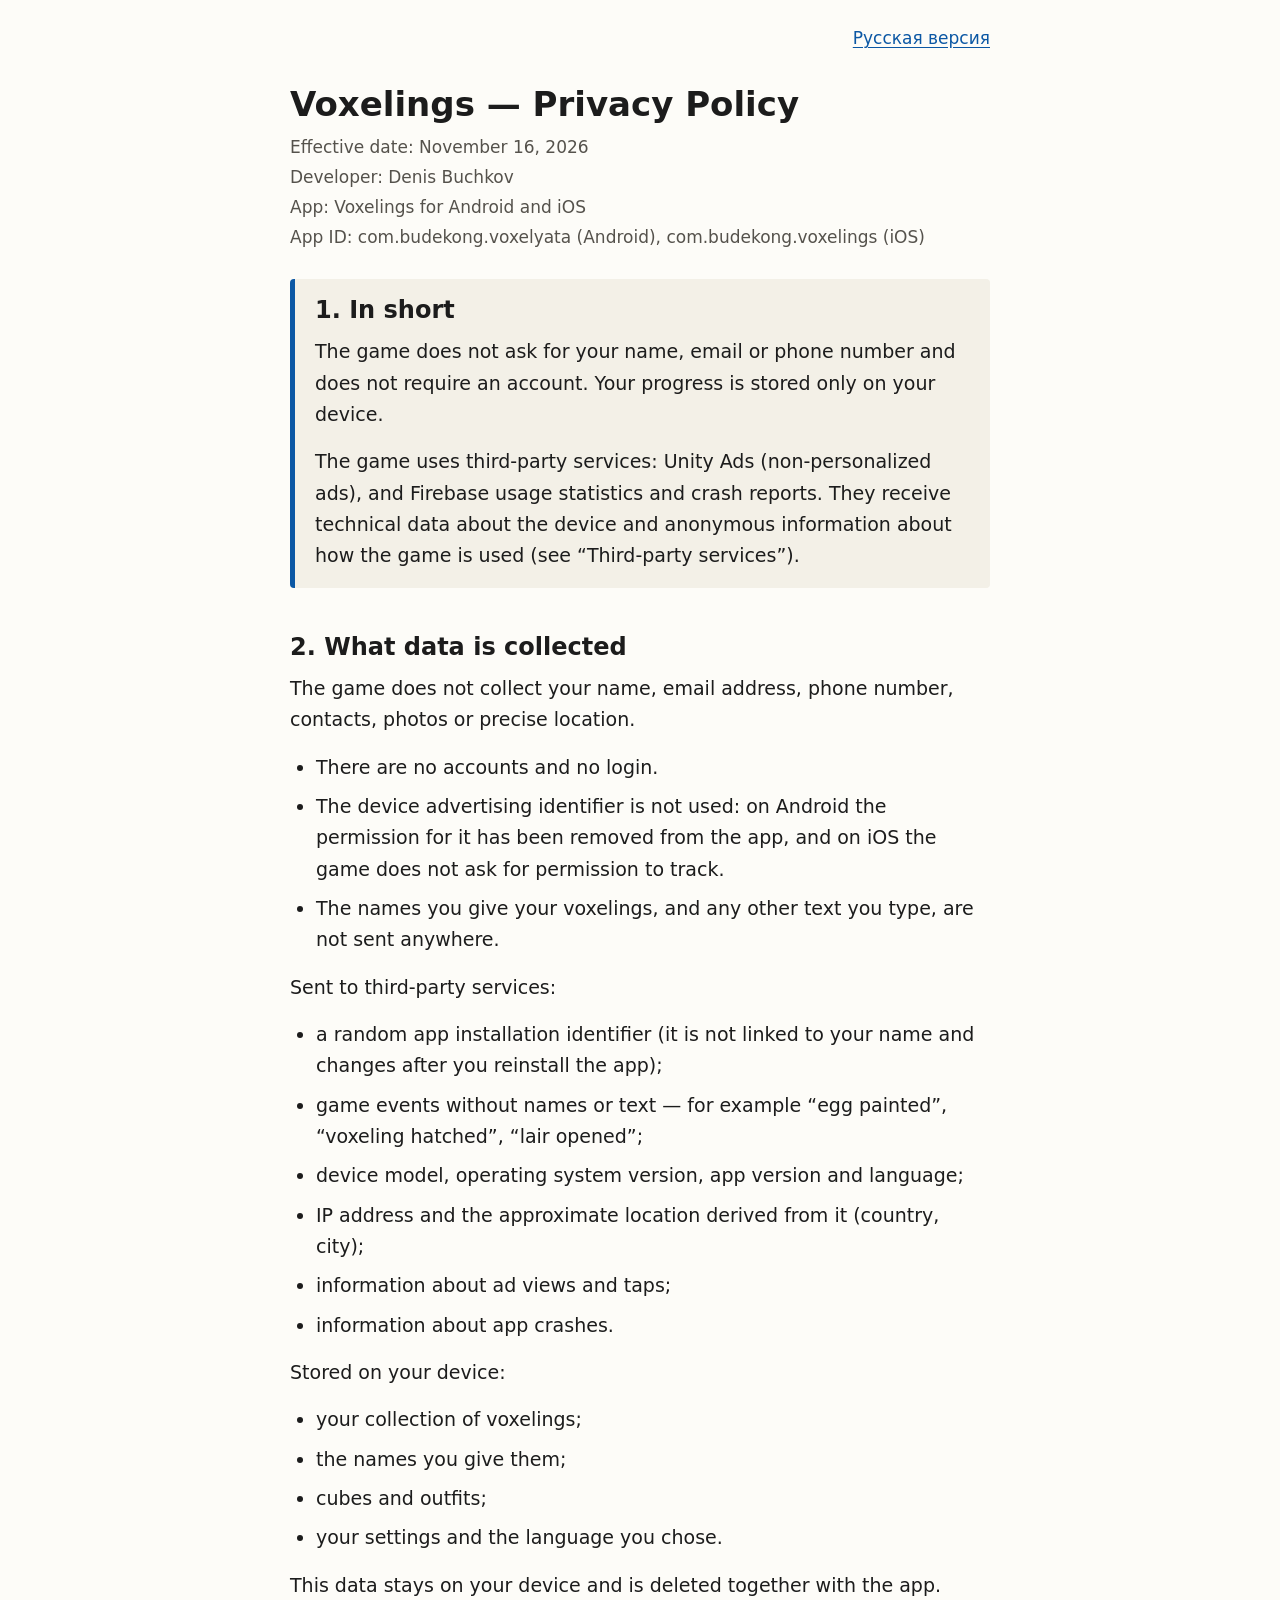
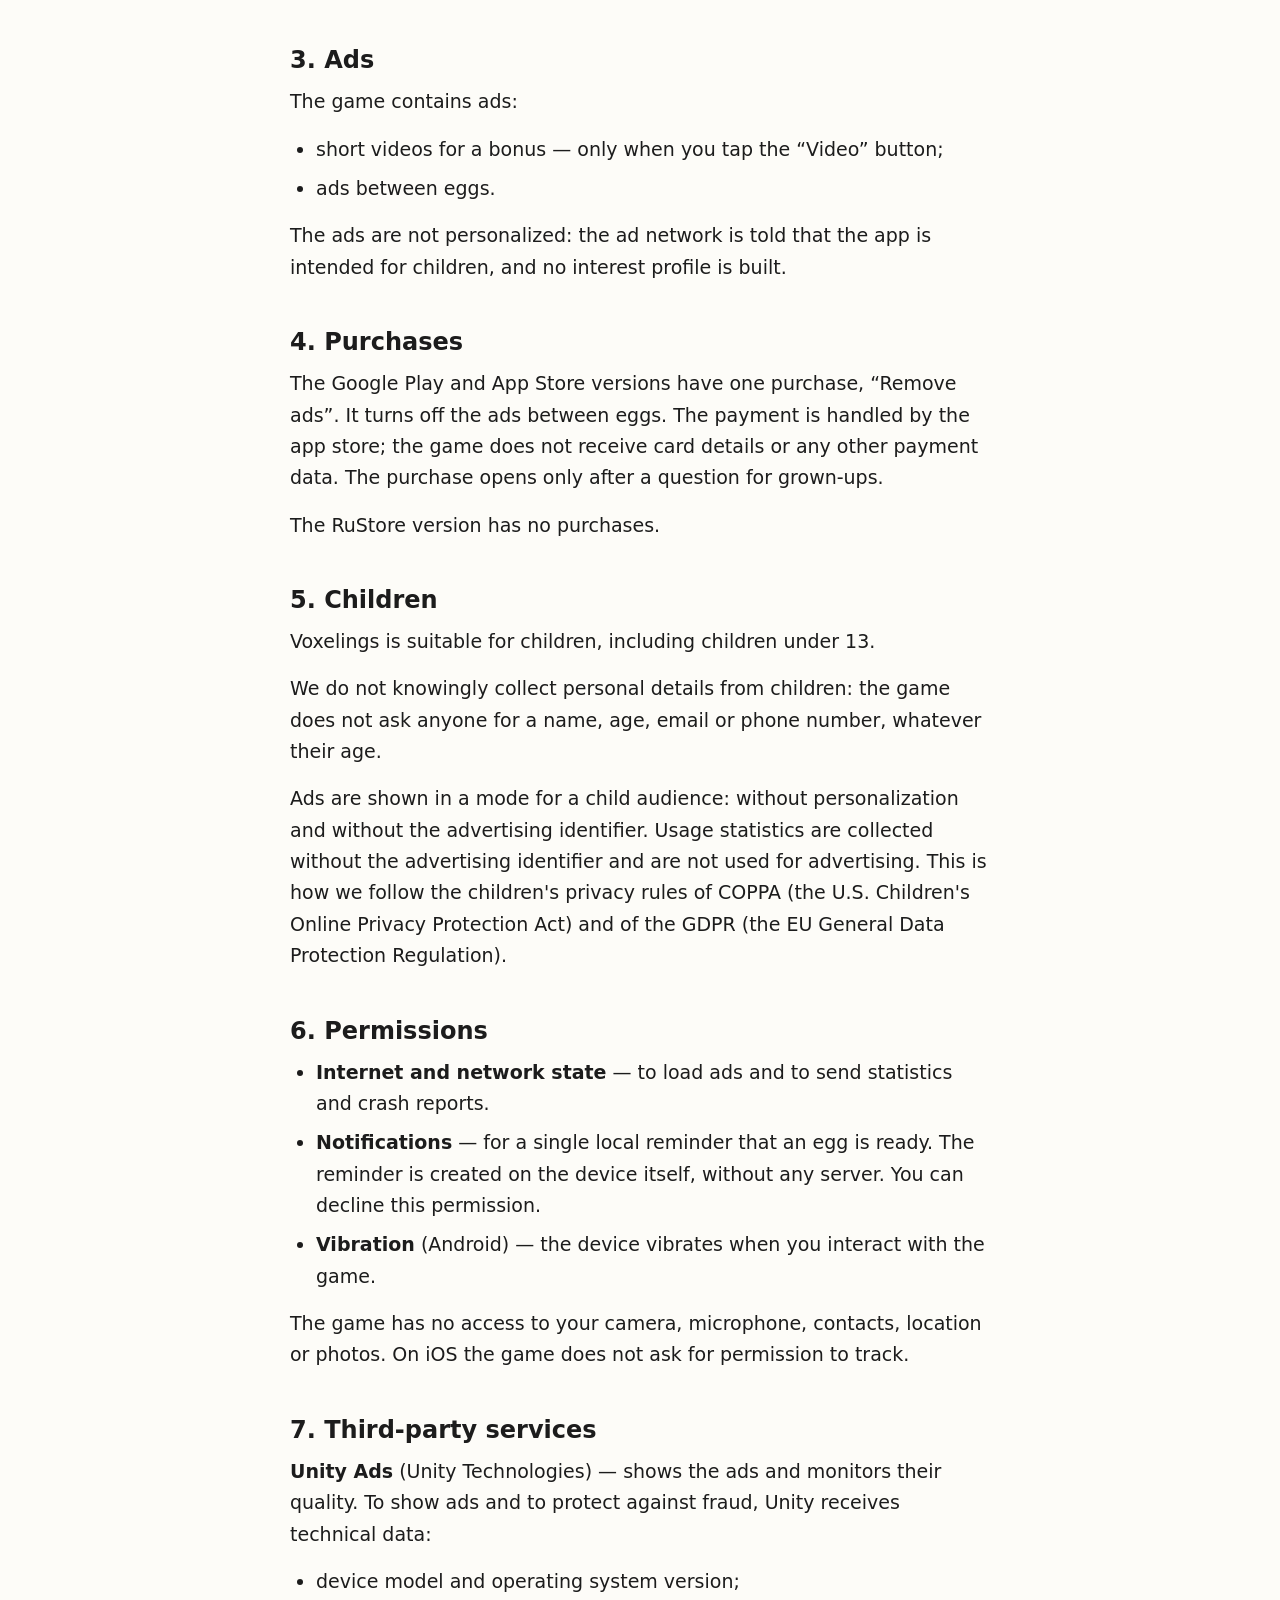
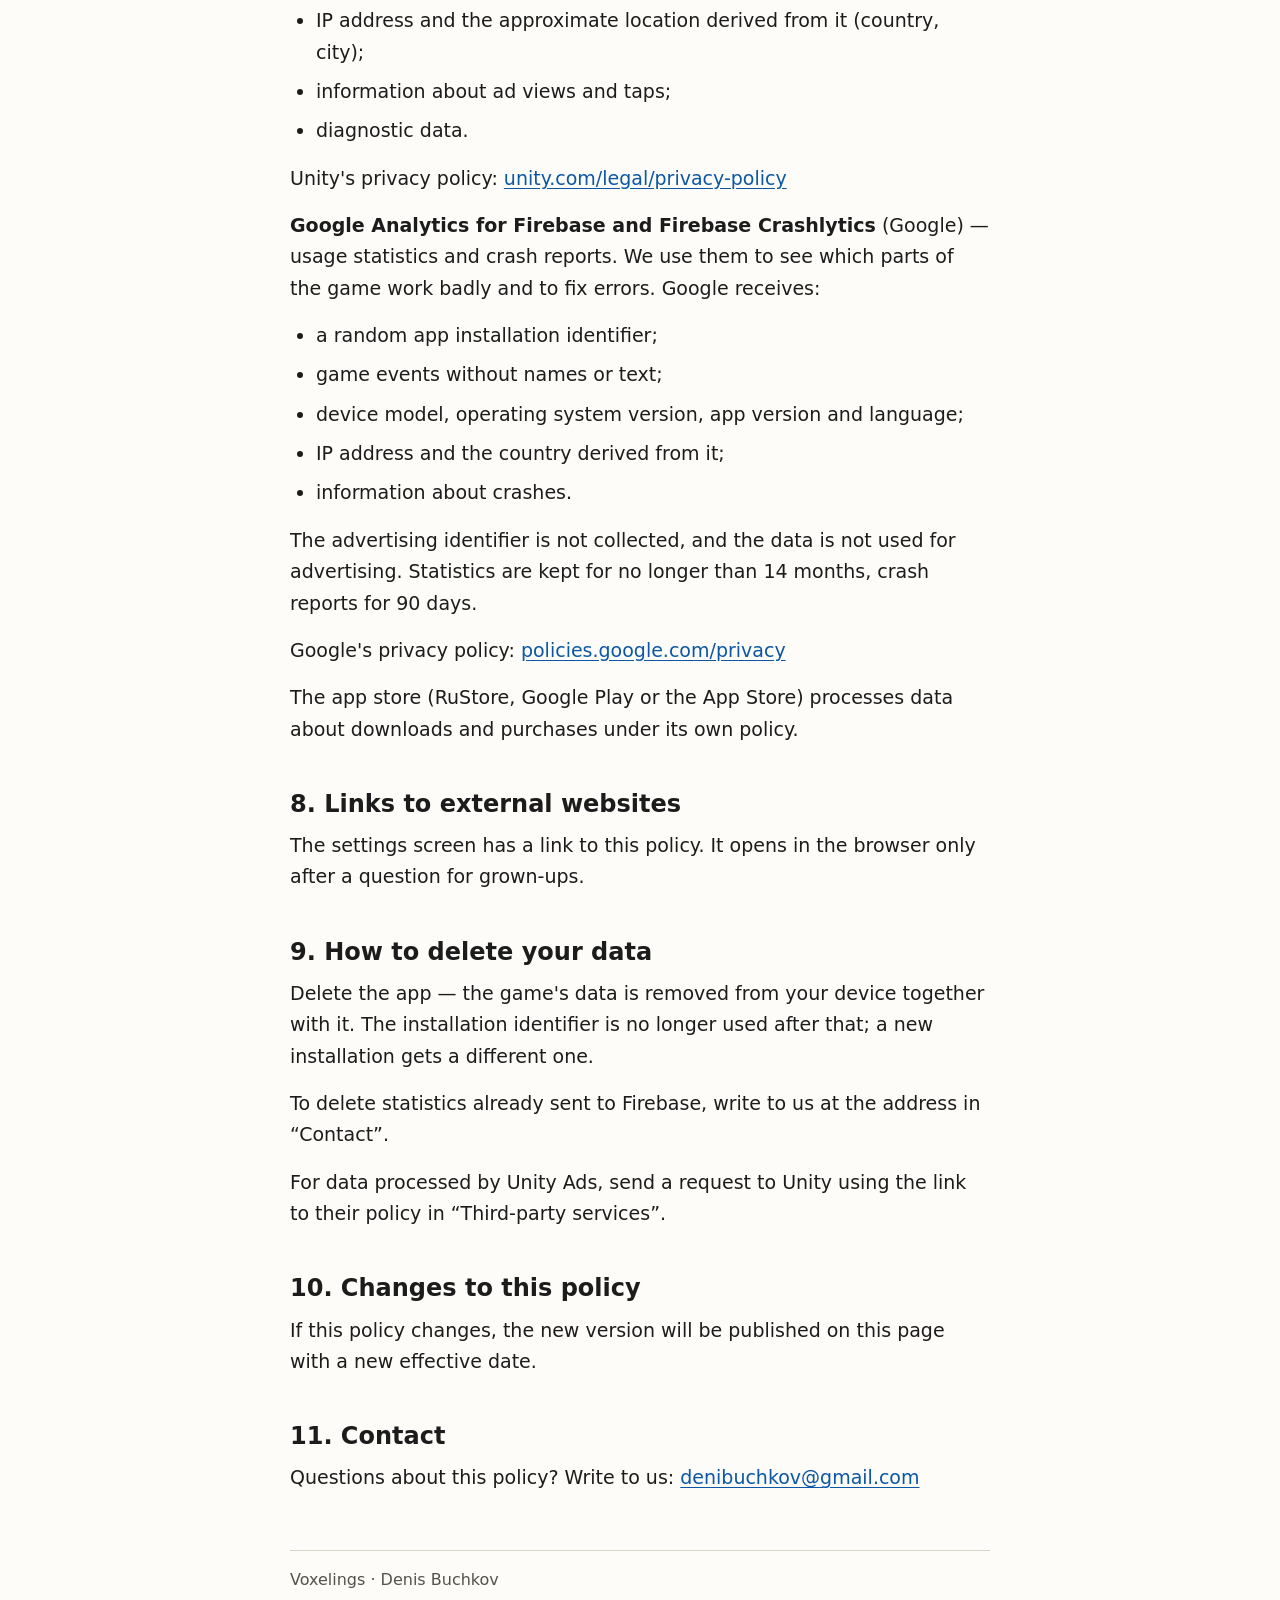
==== commit c6589df1: "Add iOS app ID" ====
--- a/index.html
+++ b/index.html
@@ -20,7 +20,7 @@
       <li>Effective date: November 16, 2026</li>
       <li>Developer: Denis Buchkov</li>
       <li>App: Voxelings for Android and iOS</li>
-      <li>App ID: com.budekong.voxelyata</li>
+      <li>App ID: com.budekong.voxelyata (Android), com.budekong.voxelings (iOS)</li>
     </ul>
   </header>
 
